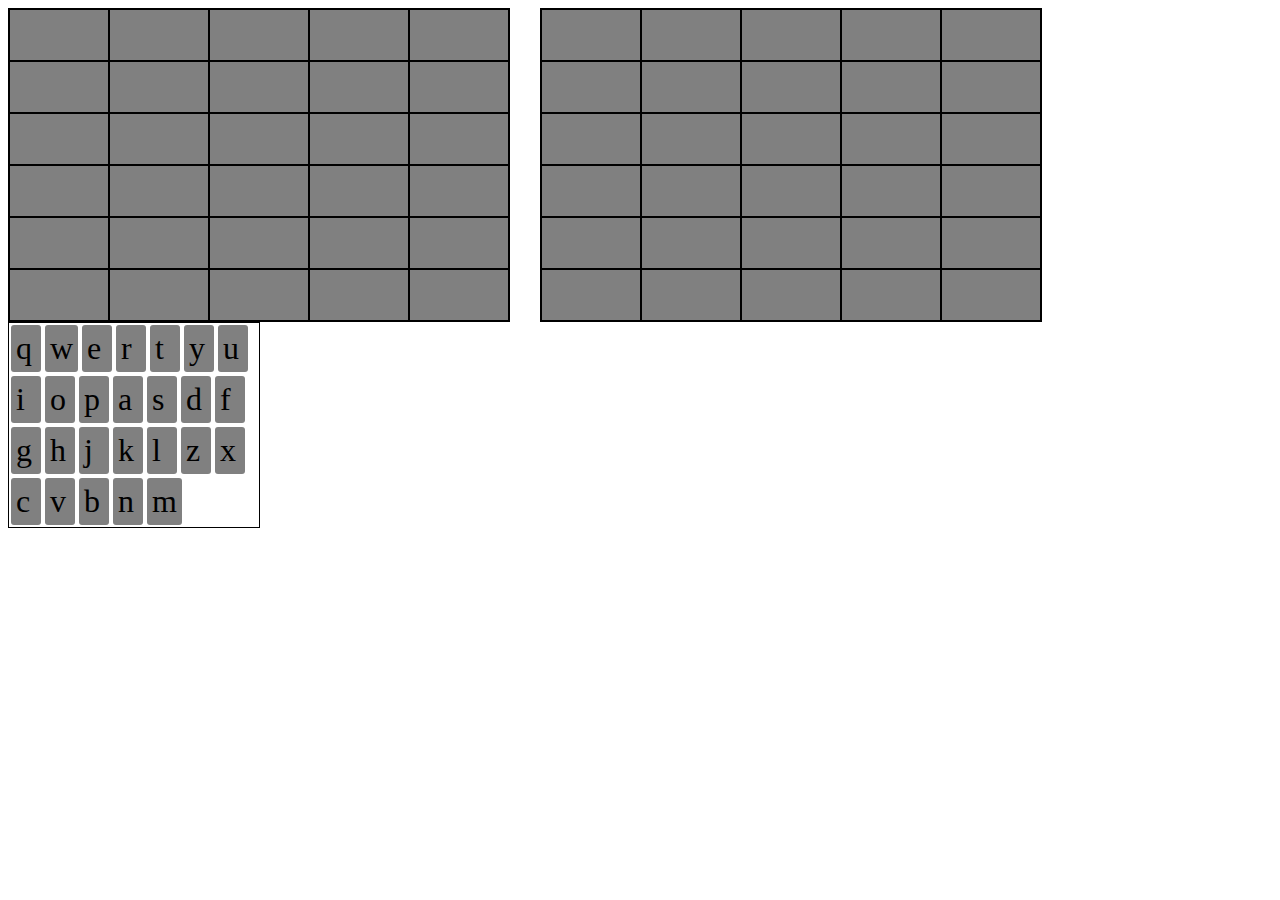
==== basic-site/index.html @ 61d5f271 "Basic js wordle game" ====
<!DOCTYPE html>
<html>
<head>
    <link rel="stylesheet" href="style.css">
    <meta charset="utf-8">
    <meta name="viewport" content="width=device-width, initial-scale=1">
    <title>swordle</title>
</head>
<body>
    <div class="win" id="win">
        
    </div>
    <div class="playfieldvs">
        <div class="playfield">
            <div class="row">
                <div class="letter" id='00'></div>
                <div class="letter" id='01'></div>
                <div class="letter" id='02'></div>
                <div class="letter" id='03'></div>
                <div class="letter" id='04'></div>
            </div>
            <div class="row">
                <div class="letter" id='10'></div>
                <div class="letter" id='11'></div>
                <div class="letter" id='12'></div>
                <div class="letter" id='13'></div>
                <div class="letter" id='14'></div>
            </div>
            <div class="row">
                <div class="letter" id='20'></div>
                <div class="letter" id='21'></div>
                <div class="letter" id='22'></div>
                <div class="letter" id='23'></div>
                <div class="letter" id='24'></div>
            </div>
            <div class="row">
                <div class="letter" id='30'></div>
                <div class="letter" id='31'></div>
                <div class="letter" id='32'></div>
                <div class="letter" id='33'></div>
                <div class="letter" id='34'></div>
            </div>
            <div class="row">
                <div class="letter" id='40'></div>
                <div class="letter" id='41'></div>
                <div class="letter" id='42'></div>
                <div class="letter" id='43'></div>
                <div class="letter" id='44'></div>
            </div>
            <div class="row">
                <div class="letter" id='50'></div>
                <div class="letter" id='51'></div>
                <div class="letter" id='52'></div>
                <div class="letter" id='53'></div>
                <div class="letter" id='54'></div>
            </div>
        </div>

        <div class="playfield">
            <div class="row">
                <div class="letter" id='o00'></div>
                <div class="letter" id='o01'></div>
                <div class="letter" id='o02'></div>
                <div class="letter" id='o03'></div>
                <div class="letter" id='o04'></div>
            </div>
            <div class="row">
                <div class="letter" id='o10'></div>
                <div class="letter" id='o11'></div>
                <div class="letter" id='o12'></div>
                <div class="letter" id='o13'></div>
                <div class="letter" id='o14'></div>
            </div>
            <div class="row">
                <div class="letter" id='o20'></div>
                <div class="letter" id='o21'></div>
                <div class="letter" id='o22'></div>
                <div class="letter" id='o23'></div>
                <div class="letter" id='o24'></div>
            </div>
            <div class="row">
                <div class="letter" id='o30'></div>
                <div class="letter" id='o31'></div>
                <div class="letter" id='o32'></div>
                <div class="letter" id='o33'></div>
                <div class="letter" id='o34'></div>
            </div>
            <div class="row">
                <div class="letter" id='o40'></div>
                <div class="letter" id='o41'></div>
                <div class="letter" id='o42'></div>
                <div class="letter" id='o43'></div>
                <div class="letter" id='o44'></div>
            </div>
            <div class="row">
                <div class="letter" id='50'></div>
                <div class="letter" id='51'></div>
                <div class="letter" id='52'></div>
                <div class="letter" id='53'></div>
                <div class="letter" id='54'></div>
            </div>
        </div>
    </div>

    <div class="keyboard">
        <div class="key" id='q' onclick="selectLetter('q')">q</div>
        <div class="key" id='w' onclick="selectLetter('w')">w</div>
        <div class="key" id='e' onclick="selectLetter('e')">e</div>
        <div class="key" id='r' onclick="selectLetter('r')">r</div>
        <div class="key" id='t' onclick="selectLetter('t')">t</div>
        <div class="key" id='y' onclick="selectLetter('y')">y</div>
        <div class="key" id='u' onclick="selectLetter('u')">u</div>
        <div class="key" id='i' onclick="selectLetter('i')">i</div>
        <div class="key" id='o' onclick="selectLetter('o')">o</div>
        <div class="key" id='p' onclick="selectLetter('p')">p</div>
        <div class="key" id='a' onclick="selectLetter('a')">a</div>
        <div class="key" id='s' onclick="selectLetter('s')">s</div>
        <div class="key" id='d' onclick="selectLetter('d')">d</div>
        <div class="key" id='f' onclick="selectLetter('f')">f</div>
        <div class="key" id='g' onclick="selectLetter('g')">g</div>
        <div class="key" id='h' onclick="selectLetter('h')">h</div>
        <div class="key" id='j' onclick="selectLetter('j')">j</div>
        <div class="key" id='k' onclick="selectLetter('k')">k</div>
        <div class="key" id='l' onclick="selectLetter('l')">l</div>
        <div class="key" id='z' onclick="selectLetter('z')">z</div>
        <div class="key" id='x' onclick="selectLetter('x')">x</div>
        <div class="key" id='c' onclick="selectLetter('c')">c</div>
        <div class="key" id='v' onclick="selectLetter('v')">v</div>
        <div class="key" id='b' onclick="selectLetter('b')">b</div>
        <div class="key" id='n' onclick="selectLetter('n')">n</div>
        <div class="key" id='m' onclick="selectLetter('m')">m</div>
    </div>

    <script src='script.js'></script>
</body>
</html>
---- basic-site/style.css ----
.playfieldvs {
    display: flex;
    flex-direction: row;
}

.playfield {
    border: 1px solid black;
    width: 500px;
    margin-right: 30px;
}

.letter {
    font-size: 3rem;
    display: block;
    background-color: gray;
    width: 100px;
    height: 50px;
    border: 1px solid black;
}

.row {
    display: flex;
}

.keyboard {
    display: flex;
    flex-wrap: wrap;
    border: 1px solid black;
    width: 250px;
}

.key {
    font-size: 2rem;
    background-color: gray;
    width: fit-content;
    min-width: 20px;
    align-content: center;
    padding: 5px;
    margin: 2px;
    border-radius: 3px;
}
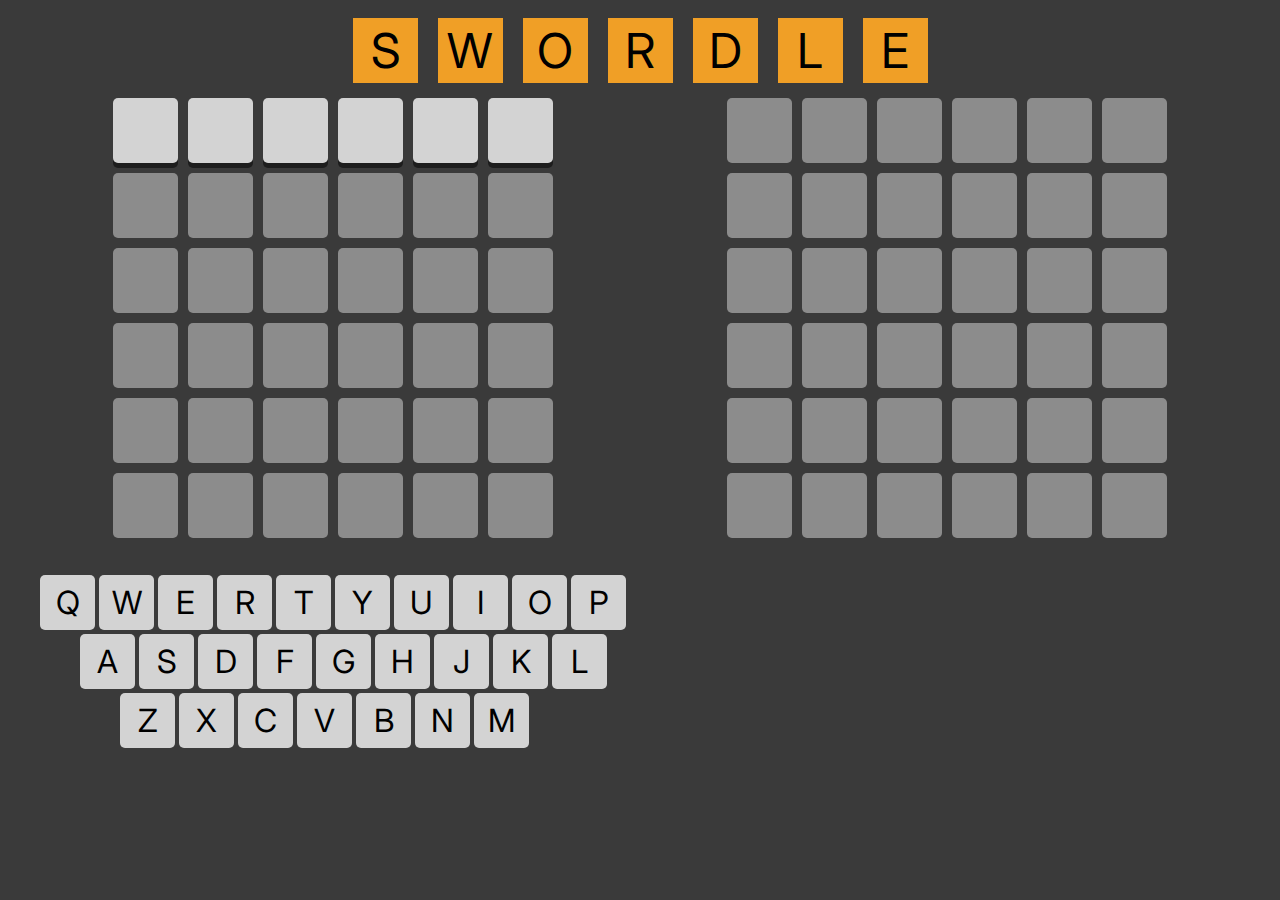
==== commit 3e104075: "updated the look and added another column" ====
--- a/basic-site/index.html
+++ b/basic-site/index.html
@@ -5,130 +5,159 @@
     <meta charset="utf-8">
     <meta name="viewport" content="width=device-width, initial-scale=1">
     <title>swordle</title>
+    <link rel="preconnect" href="https://fonts.googleapis.com">
+    <link rel="preconnect" href="https://fonts.gstatic.com" crossorigin>
+    <link href="https://fonts.googleapis.com/css2?family=Inter:wght@500&display=swap" rel="stylesheet">
 </head>
 <body>
     <div class="win" id="win">
-        
+    </div>
+    <div class="title">
+        <div class="titleLetter">S</div>
+        <div class="titleLetter">W</div>
+        <div class="titleLetter">O</div>
+        <div class="titleLetter">R</div>
+        <div class="titleLetter">D</div>
+        <div class="titleLetter">L</div>
+        <div class="titleLetter">E</div>
     </div>
     <div class="playfieldvs">
-        <div class="playfield">
+        <div class="playfield" id="local">
             <div class="row">
-                <div class="letter" id='00'></div>
-                <div class="letter" id='01'></div>
-                <div class="letter" id='02'></div>
-                <div class="letter" id='03'></div>
-                <div class="letter" id='04'></div>
+                <div class="activeletter" id='00'></div>
+                <div class="activeletter" id='01'></div>
+                <div class="activeletter" id='02'></div>
+                <div class="activeletter" id='03'></div>
+                <div class="activeletter" id='04'></div>
+                <div class="activeletter" id='05'></div>
             </div>
             <div class="row">
-                <div class="letter" id='10'></div>
-                <div class="letter" id='11'></div>
-                <div class="letter" id='12'></div>
-                <div class="letter" id='13'></div>
-                <div class="letter" id='14'></div>
+                <div class="inactiveletter" id='10'></div>
+                <div class="inactiveletter" id='11'></div>
+                <div class="inactiveletter" id='12'></div>
+                <div class="inactiveletter" id='13'></div>
+                <div class="inactiveletter" id='14'></div>
+                <div class="inactiveletter" id='15'></div>
             </div>
             <div class="row">
-                <div class="letter" id='20'></div>
-                <div class="letter" id='21'></div>
-                <div class="letter" id='22'></div>
-                <div class="letter" id='23'></div>
-                <div class="letter" id='24'></div>
+                <div class="inactiveletter" id='20'></div>
+                <div class="inactiveletter" id='21'></div>
+                <div class="inactiveletter" id='22'></div>
+                <div class="inactiveletter" id='23'></div>
+                <div class="inactiveletter" id='24'></div>
+                <div class="inactiveletter" id='25'></div>
             </div>
             <div class="row">
-                <div class="letter" id='30'></div>
-                <div class="letter" id='31'></div>
-                <div class="letter" id='32'></div>
-                <div class="letter" id='33'></div>
-                <div class="letter" id='34'></div>
+                <div class="inactiveletter" id='30'></div>
+                <div class="inactiveletter" id='31'></div>
+                <div class="inactiveletter" id='32'></div>
+                <div class="inactiveletter" id='33'></div>
+                <div class="inactiveletter" id='34'></div>
+                <div class="inactiveletter" id='35'></div>
             </div>
             <div class="row">
-                <div class="letter" id='40'></div>
-                <div class="letter" id='41'></div>
-                <div class="letter" id='42'></div>
-                <div class="letter" id='43'></div>
-                <div class="letter" id='44'></div>
+                <div class="inactiveletter" id='40'></div>
+                <div class="inactiveletter" id='41'></div>
+                <div class="inactiveletter" id='42'></div>
+                <div class="inactiveletter" id='43'></div>
+                <div class="inactiveletter" id='44'></div>
+                <div class="inactiveletter" id='45'></div>
             </div>
             <div class="row">
-                <div class="letter" id='50'></div>
-                <div class="letter" id='51'></div>
-                <div class="letter" id='52'></div>
-                <div class="letter" id='53'></div>
-                <div class="letter" id='54'></div>
+                <div class="inactiveletter" id='50'></div>
+                <div class="inactiveletter" id='51'></div>
+                <div class="inactiveletter" id='52'></div>
+                <div class="inactiveletter" id='53'></div>
+                <div class="inactiveletter" id='54'></div>
+                <div class="inactiveletter" id='55'></div>
             </div>
         </div>
 
-        <div class="playfield">
+        <div class="playfield" id="opponent">
             <div class="row">
-                <div class="letter" id='o00'></div>
-                <div class="letter" id='o01'></div>
-                <div class="letter" id='o02'></div>
-                <div class="letter" id='o03'></div>
-                <div class="letter" id='o04'></div>
+                <div class="inactiveletter" id='o00'></div>
+                <div class="inactiveletter" id='o01'></div>
+                <div class="inactiveletter" id='o02'></div>
+                <div class="inactiveletter" id='o03'></div>
+                <div class="inactiveletter" id='o04'></div>
+                <div class="inactiveletter" id='o05'></div>
             </div>
             <div class="row">
-                <div class="letter" id='o10'></div>
-                <div class="letter" id='o11'></div>
-                <div class="letter" id='o12'></div>
-                <div class="letter" id='o13'></div>
-                <div class="letter" id='o14'></div>
+                <div class="inactiveletter" id='o10'></div>
+                <div class="inactiveletter" id='o11'></div>
+                <div class="inactiveletter" id='o12'></div>
+                <div class="inactiveletter" id='o13'></div>
+                <div class="inactiveletter" id='o14'></div>
+                <div class="inactiveletter" id='o15'></div>
             </div>
             <div class="row">
-                <div class="letter" id='o20'></div>
-                <div class="letter" id='o21'></div>
-                <div class="letter" id='o22'></div>
-                <div class="letter" id='o23'></div>
-                <div class="letter" id='o24'></div>
+                <div class="inactiveletter" id='o20'></div>
+                <div class="inactiveletter" id='o21'></div>
+                <div class="inactiveletter" id='o22'></div>
+                <div class="inactiveletter" id='o23'></div>
+                <div class="inactiveletter" id='o24'></div>
+                <div class="inactiveletter" id='o25'></div>
             </div>
             <div class="row">
-                <div class="letter" id='o30'></div>
-                <div class="letter" id='o31'></div>
-                <div class="letter" id='o32'></div>
-                <div class="letter" id='o33'></div>
-                <div class="letter" id='o34'></div>
+                <div class="inactiveletter" id='o30'></div>
+                <div class="inactiveletter" id='o31'></div>
+                <div class="inactiveletter" id='o32'></div>
+                <div class="inactiveletter" id='o33'></div>
+                <div class="inactiveletter" id='o34'></div>
+                <div class="inactiveletter" id='o35'></div>
             </div>
             <div class="row">
-                <div class="letter" id='o40'></div>
-                <div class="letter" id='o41'></div>
-                <div class="letter" id='o42'></div>
-                <div class="letter" id='o43'></div>
-                <div class="letter" id='o44'></div>
+                <div class="inactiveletter" id='o40'></div>
+                <div class="inactiveletter" id='o41'></div>
+                <div class="inactiveletter" id='o42'></div>
+                <div class="inactiveletter" id='o43'></div>
+                <div class="inactiveletter" id='o44'></div>
+                <div class="inactiveletter" id='o45'></div>
             </div>
             <div class="row">
-                <div class="letter" id='50'></div>
-                <div class="letter" id='51'></div>
-                <div class="letter" id='52'></div>
-                <div class="letter" id='53'></div>
-                <div class="letter" id='54'></div>
+                <div class="inactiveletter" id='o50'></div>
+                <div class="inactiveletter" id='o51'></div>
+                <div class="inactiveletter" id='o52'></div>
+                <div class="inactiveletter" id='o53'></div>
+                <div class="inactiveletter" id='o54'></div>
+                <div class="inactiveletter" id='o55'></div>
             </div>
         </div>
     </div>
 
     <div class="keyboard">
-        <div class="key" id='q' onclick="selectLetter('q')">q</div>
-        <div class="key" id='w' onclick="selectLetter('w')">w</div>
-        <div class="key" id='e' onclick="selectLetter('e')">e</div>
-        <div class="key" id='r' onclick="selectLetter('r')">r</div>
-        <div class="key" id='t' onclick="selectLetter('t')">t</div>
-        <div class="key" id='y' onclick="selectLetter('y')">y</div>
-        <div class="key" id='u' onclick="selectLetter('u')">u</div>
-        <div class="key" id='i' onclick="selectLetter('i')">i</div>
-        <div class="key" id='o' onclick="selectLetter('o')">o</div>
-        <div class="key" id='p' onclick="selectLetter('p')">p</div>
-        <div class="key" id='a' onclick="selectLetter('a')">a</div>
-        <div class="key" id='s' onclick="selectLetter('s')">s</div>
-        <div class="key" id='d' onclick="selectLetter('d')">d</div>
-        <div class="key" id='f' onclick="selectLetter('f')">f</div>
-        <div class="key" id='g' onclick="selectLetter('g')">g</div>
-        <div class="key" id='h' onclick="selectLetter('h')">h</div>
-        <div class="key" id='j' onclick="selectLetter('j')">j</div>
-        <div class="key" id='k' onclick="selectLetter('k')">k</div>
-        <div class="key" id='l' onclick="selectLetter('l')">l</div>
-        <div class="key" id='z' onclick="selectLetter('z')">z</div>
-        <div class="key" id='x' onclick="selectLetter('x')">x</div>
-        <div class="key" id='c' onclick="selectLetter('c')">c</div>
-        <div class="key" id='v' onclick="selectLetter('v')">v</div>
-        <div class="key" id='b' onclick="selectLetter('b')">b</div>
-        <div class="key" id='n' onclick="selectLetter('n')">n</div>
-        <div class="key" id='m' onclick="selectLetter('m')">m</div>
+        <div class="keyrow"> 
+            <div class="key" id='Q' onclick="selectLetter('Q')">Q</div>
+            <div class="key" id='W' onclick="selectLetter('W')">W</div>
+            <div class="key" id='E' onclick="selectLetter('E')">E</div>
+            <div class="key" id='R' onclick="selectLetter('R')">R</div>
+            <div class="key" id='T' onclick="selectLetter('T')">T</div>
+            <div class="key" id='Y' onclick="selectLetter('Y')">Y</div>
+            <div class="key" id='U' onclick="selectLetter('U')">U</div>
+            <div class="key" id='I' onclick="selectLetter('I')">I</div>
+            <div class="key" id='O' onclick="selectLetter('O')">O</div>
+            <div class="key" id='P' onclick="selectLetter('P')">P</div>
+        </div>
+        <div class="keyrow">
+            <div class="key" id='A' onclick="selectLetter('A')">A</div>
+            <div class="key" id='S' onclick="selectLetter('S')">S</div>
+            <div class="key" id='D' onclick="selectLetter('D')">D</div>
+            <div class="key" id='F' onclick="selectLetter('F')">F</div>
+            <div class="key" id='G' onclick="selectLetter('G')">G</div>
+            <div class="key" id='H' onclick="selectLetter('H')">H</div>
+            <div class="key" id='J' onclick="selectLetter('J')">J</div>
+            <div class="key" id='K' onclick="selectLetter('K')">K</div>
+            <div class="key" id='L' onclick="selectLetter('L')">L</div>
+        </div>
+        <div class="keyrow">
+            <div class="key" id='Z' onclick="selectLetter('Z')">Z</div>
+            <div class="key" id='X' onclick="selectLetter('X')">X</div>
+            <div class="key" id='C' onclick="selectLetter('C')">C</div>
+            <div class="key" id='V' onclick="selectLetter('V')">V</div>
+            <div class="key" id='B' onclick="selectLetter('B')">B</div>
+            <div class="key" id='N' onclick="selectLetter('N')">N</div>
+            <div class="key" id='M' onclick="selectLetter('M')">M</div>
+        </div>
     </div>
 
     <script src='script.js'></script>
--- a/basic-site/style.css
+++ b/basic-site/style.css
@@ -1,21 +1,69 @@
+body {
+    background-color: #3A3A3A;
+}
+
+.title {
+    display: flex;
+    justify-content: center;
+}
+
+.titleLetter {
+    background-color: #f09f26;
+    color: black;
+    text-align: center;
+    vertical-align: middle;
+    line-height: 65px;
+    height: 65px;
+    width: 65px;
+    font-family: 'Inter', sans-serif;
+    font-size: 3rem;
+    margin: 10px;
+}
+
 .playfieldvs {
     display: flex;
     flex-direction: row;
+    margin-bottom: 30px;
 }
 
 .playfield {
-    border: 1px solid black;
-    width: 500px;
-    margin-right: 30px;
+    margin-left: 100px;
 }
 
-.letter {
+.playfield:nth-child(2n) {
+    margin-left: auto;
+    margin-right: 100px;
+}
+
+.activeletter {
+    display: flex;
+    box-shadow: 0px 5px rgba(0,0,0,0.5);
     font-size: 3rem;
+    font-family: 'Inter', sans-serif;
     display: block;
-    background-color: gray;
-    width: 100px;
-    height: 50px;
-    border: 1px solid black;
+    background-color: #D3D3D3;
+    width: 65px;
+    height: 65px;
+    border-radius: 5px;
+    margin: 5px;
+    text-align: center;
+    vertical-align: middle;
+    line-height: 65px;
+}
+
+.inactiveletter {
+    display: flex;
+    font-size: 3rem;
+    font-family: 'Inter', sans-serif;
+    display: block;
+    background-color: #8c8c8c;
+    width: 65px;
+    height: 65px;
+    border-radius: 5px;
+    margin: 5px;
+    text-align: center;
+    vertical-align: middle;
+    line-height: 65px;
 }
 
 .row {
@@ -23,19 +71,35 @@
 }
 
 .keyboard {
-    display: flex;
     flex-wrap: wrap;
-    border: 1px solid black;
-    width: 250px;
+    width: 700px;
+    margin-left: 30px;
 }
 
 .key {
+    font-family: 'Inter', sans-serif;
     font-size: 2rem;
-    background-color: gray;
-    width: fit-content;
+    background-color: #D3D3D3;
+    width: 45px;
+    height: 45px;
     min-width: 20px;
-    align-content: center;
+    text-align: center;
+    vertical-align: middle;
+    line-height: 45px;
     padding: 5px;
     margin: 2px;
-    border-radius: 3px;
+    border-radius: 5px;
+    cursor: pointer;
+}
+
+.keyrow {
+    display: flex;
+}
+
+.keyrow:nth-child(2n) {
+    margin-left: 40px;
+}
+
+.keyrow:nth-child(3n) {
+    margin-left: 80px;
 }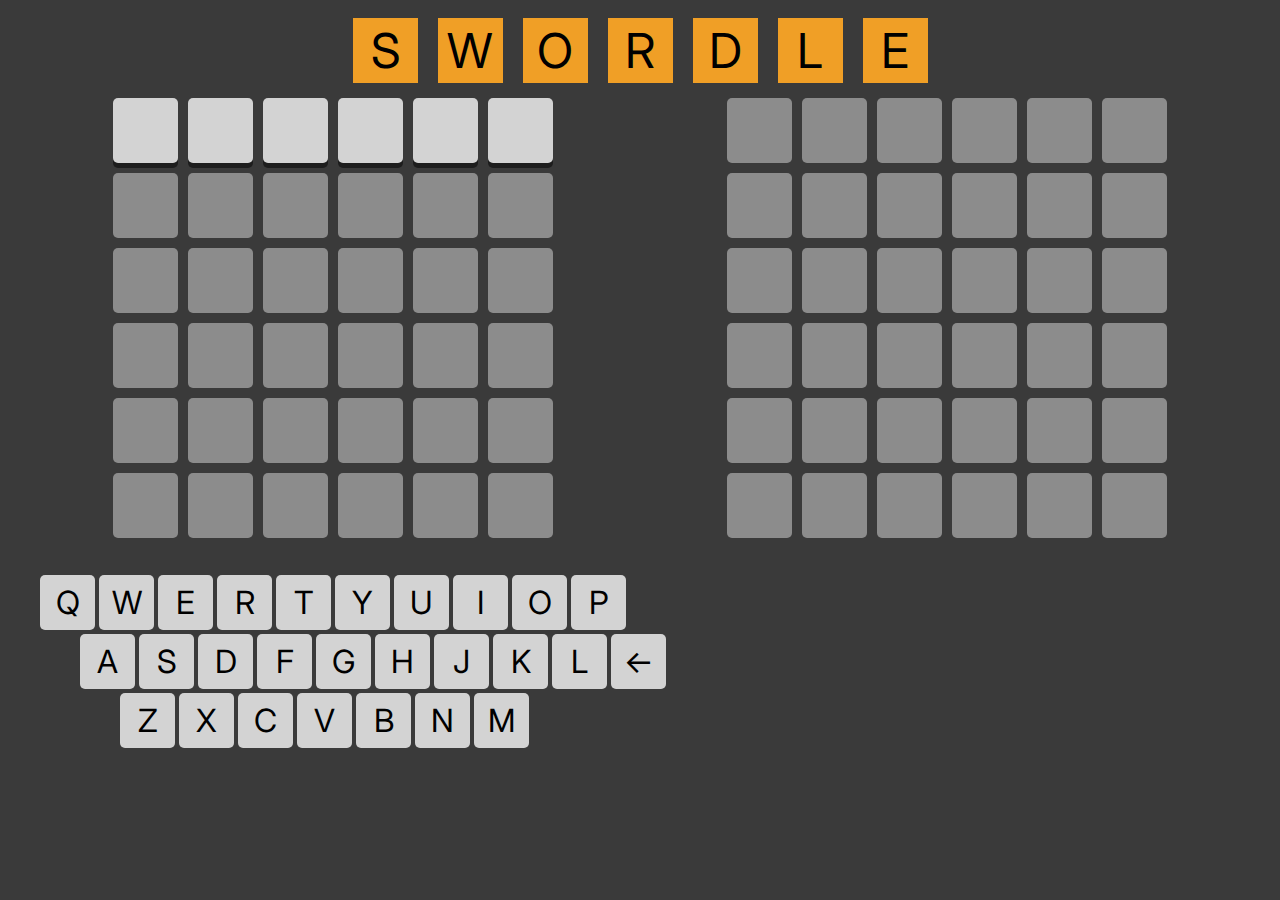
==== commit c4e394f8: "backspace works now" ====
--- a/basic-site/index.html
+++ b/basic-site/index.html
@@ -148,6 +148,7 @@
             <div class="key" id='J' onclick="selectLetter('J')">J</div>
             <div class="key" id='K' onclick="selectLetter('K')">K</div>
             <div class="key" id='L' onclick="selectLetter('L')">L</div>
+            <div class="key" id='back' onclick = "back()"> <- </div>
         </div>
         <div class="keyrow">
             <div class="key" id='Z' onclick="selectLetter('Z')">Z</div>
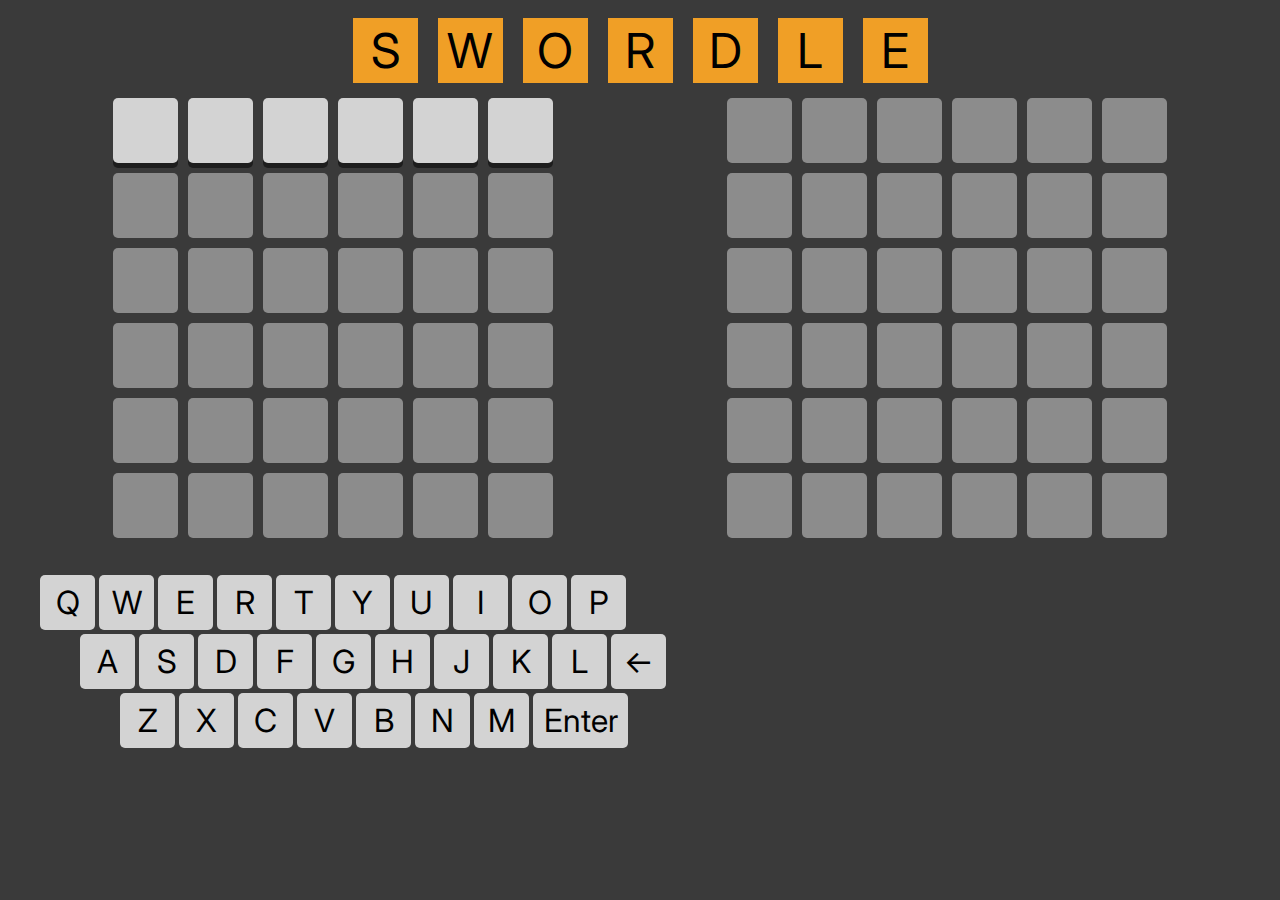
==== commit 709de2fd: "backspace almost works" ====
--- a/basic-site/index.html
+++ b/basic-site/index.html
@@ -158,6 +158,7 @@
             <div class="key" id='B' onclick="selectLetter('B')">B</div>
             <div class="key" id='N' onclick="selectLetter('N')">N</div>
             <div class="key" id='M' onclick="selectLetter('M')">M</div>
+            <div class="key" id='enter' onclick="enter()">Enter</div>
         </div>
     </div>
 
--- a/basic-site/style.css
+++ b/basic-site/style.css
@@ -92,6 +92,10 @@
     cursor: pointer;
 }
 
+#enter {
+    width: 85px;
+}
+
 .keyrow {
     display: flex;
 }
